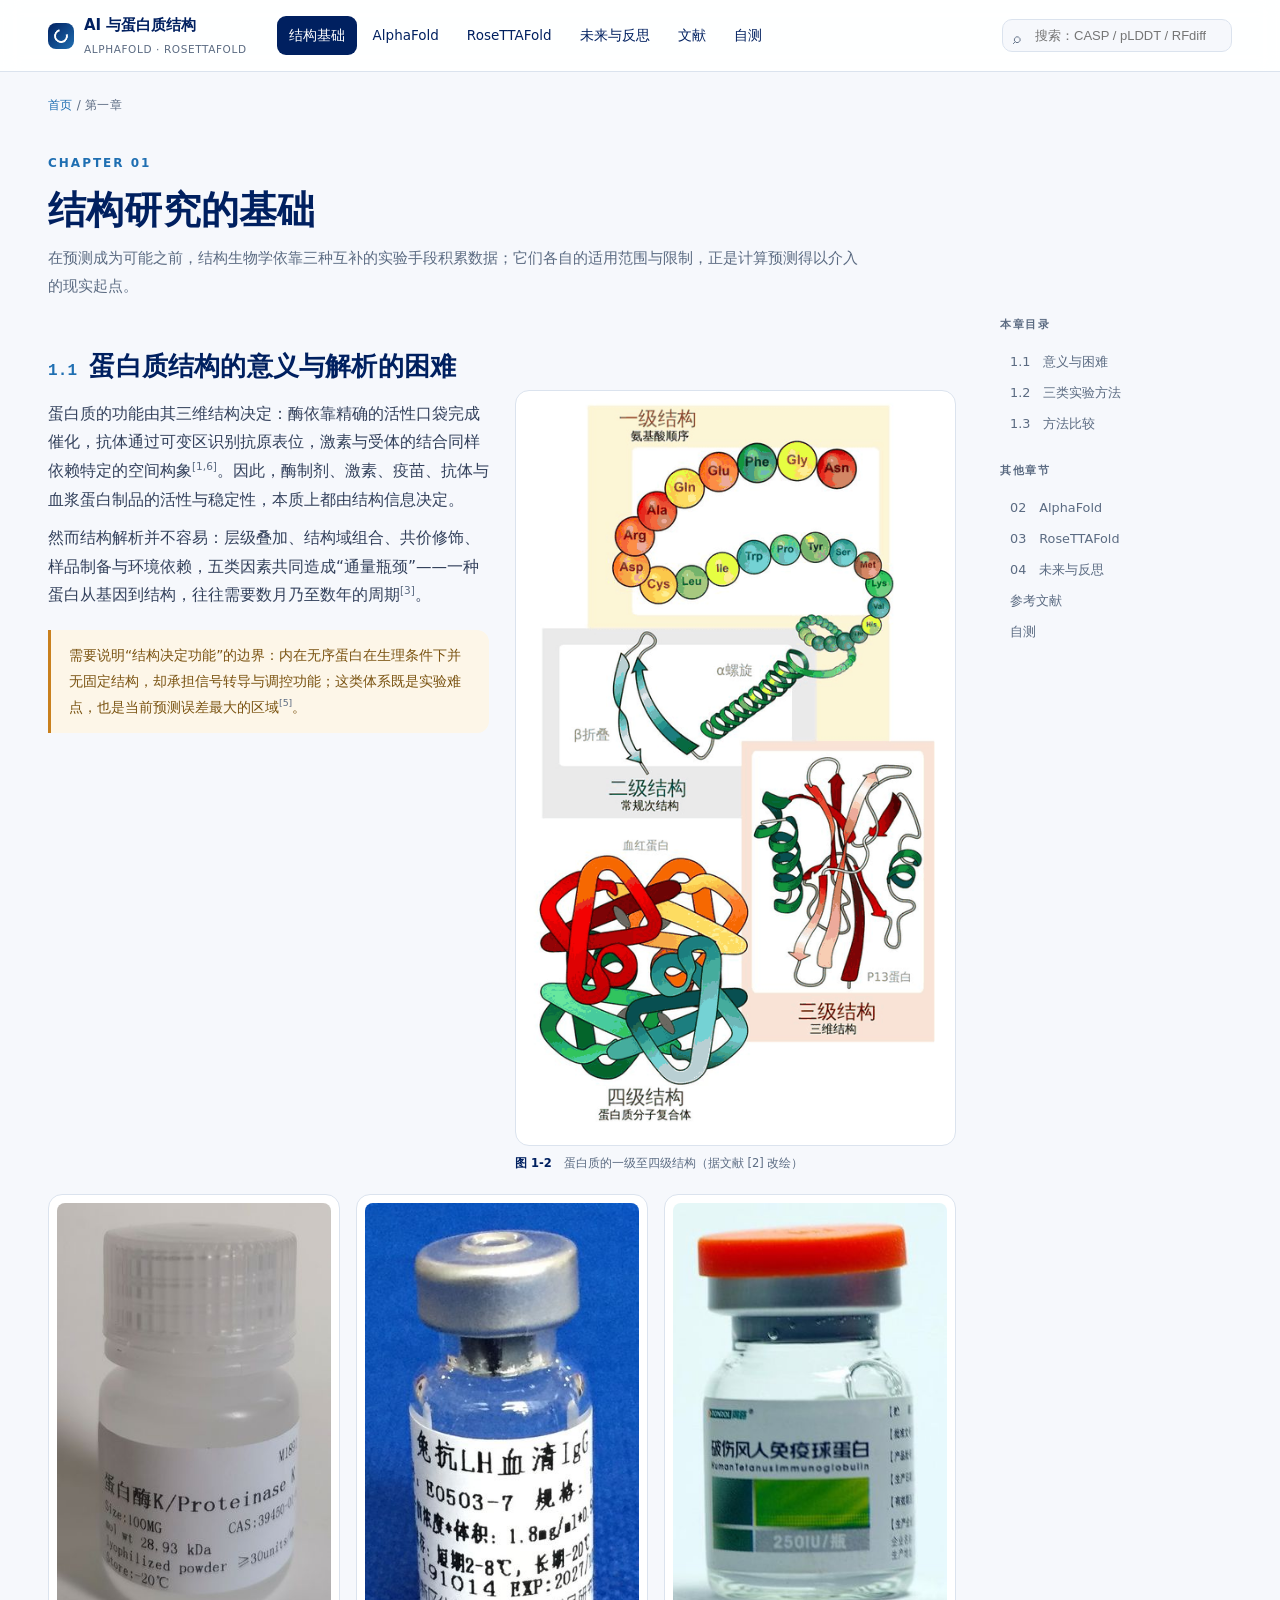
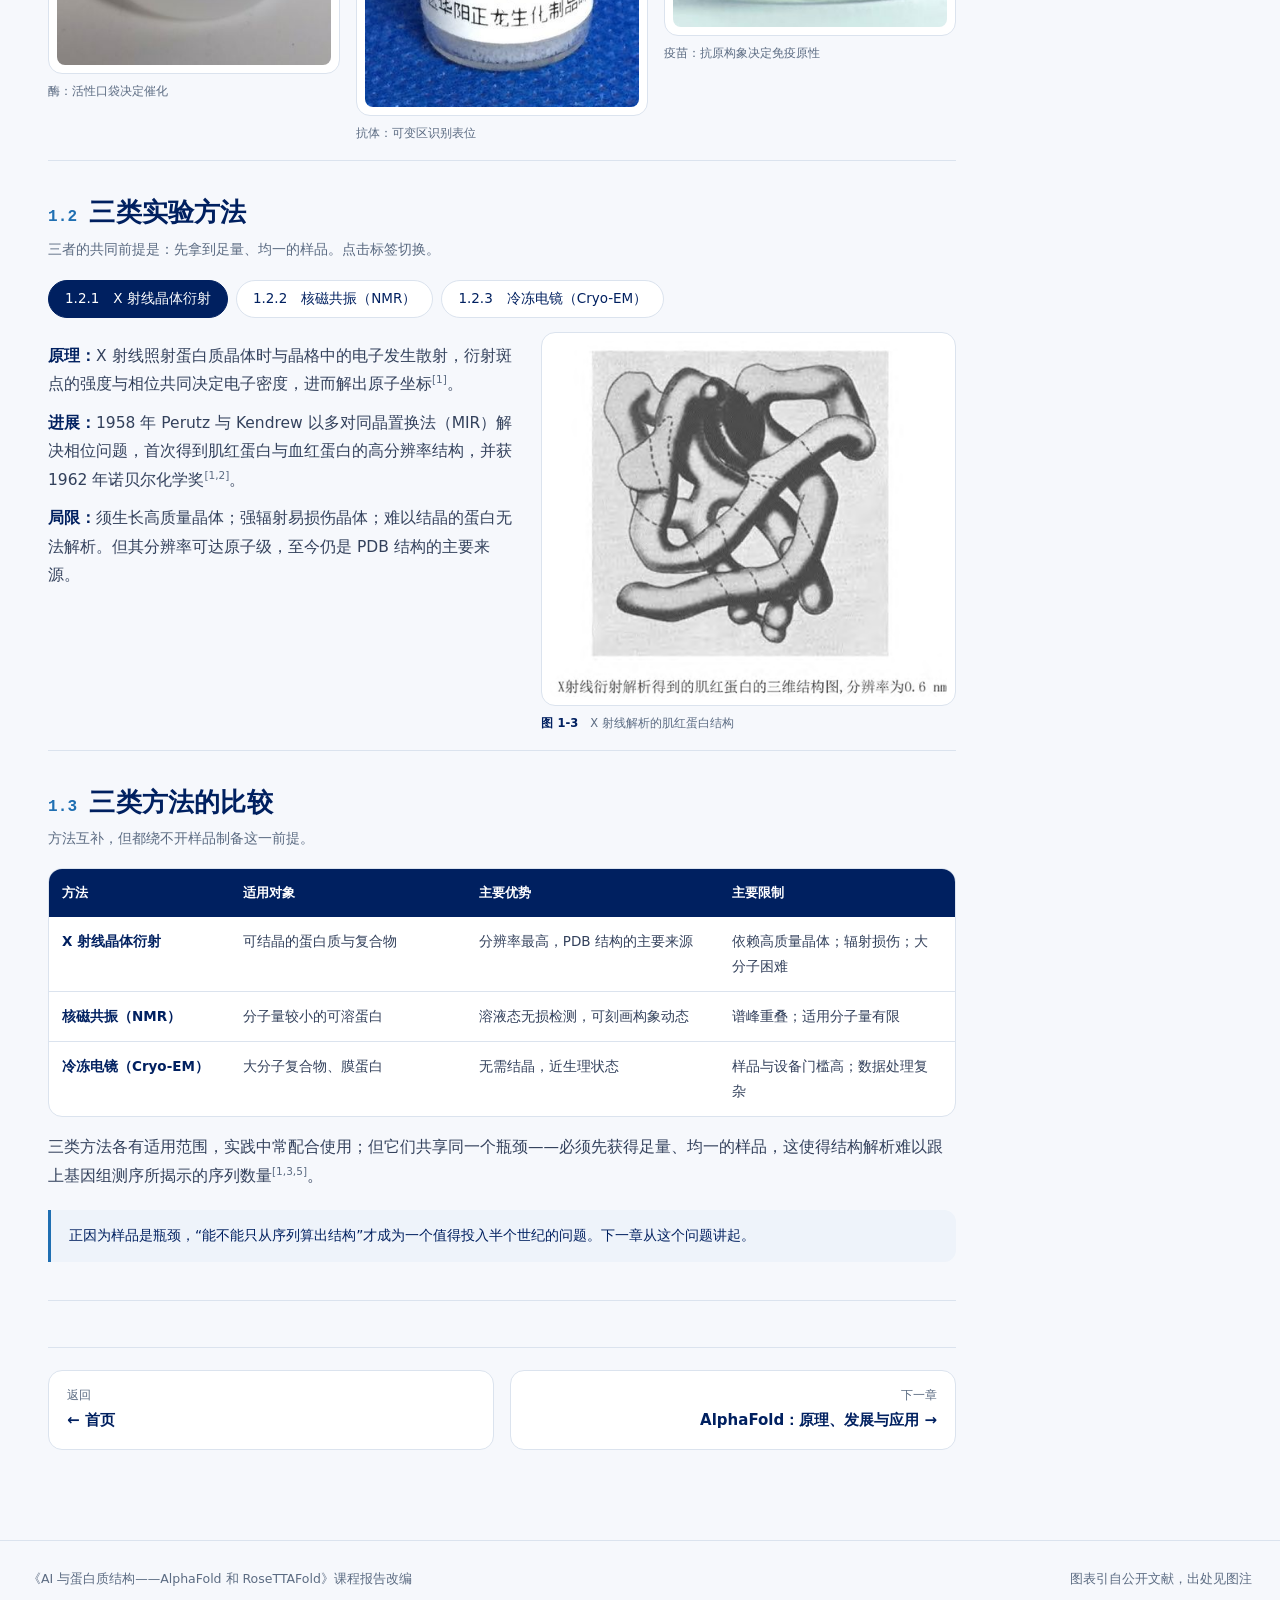
==== ch1.html @ 39dbe8a4 "feat: 交互式专题站点（AlphaFold / RoseTTAFold 四章 + 互动组件）" ====
<!DOCTYPE html>
<html lang="zh-CN">
<head>
<meta charset="utf-8">
<meta name="viewport" content="width=device-width, initial-scale=1">
<title>01 结构研究的基础 · AI 与蛋白质结构</title>
<link rel="stylesheet" href="assets/css/site.css">
</head>
<body>
<div id="progress"></div>
<header class="top">
  <div class="bar">
    <a class="logo" href="index.html"><i></i><span>AI 与蛋白质结构<small>ALPHAFOLD · ROSETTAFOLD</small></span></a>
    <nav class="main">
      <a href="ch1.html">结构基础</a>
      <a href="ch2.html">AlphaFold</a>
      <a href="ch3.html">RoseTTAFold</a>
      <a href="ch4.html">未来与反思</a>
      <a href="references.html">文献</a>
      <a href="quiz.html">自测</a>
    </nav>
    <div class="searchwrap">
      <input id="q" type="search" placeholder="搜索：CASP / pLDDT / RFdiffusion" aria-label="站内搜索">
      <div id="hits"></div>
    </div>
  </div>
</header>

<main>
  <div class="crumb"><a href="index.html">首页</a> / 第一章</div>
  <div class="page-head">
    <div class="kicker">CHAPTER 01</div>
    <h1>结构研究的基础</h1>
    <p>在预测成为可能之前，结构生物学依靠三种互补的实验手段积累数据；它们各自的适用范围与限制，正是计算预测得以介入的现实起点。</p>
  </div>

  <div class="layout">
    <article>
      <section class="sec" id="s11">
        <h2><span class="num">1.1</span>蛋白质结构的意义与解析的困难</h2>
        <div class="grid2">
          <div class="reveal">
            <p>蛋白质的功能由其三维结构决定：酶依靠精确的活性口袋完成催化，抗体通过可变区识别抗原表位，激素与受体的结合同样依赖特定的空间构象<sup class="cite">[1,6]</sup>。因此，酶制剂、激素、疫苗、抗体与血浆蛋白制品的活性与稳定性，本质上都由结构信息决定。</p>
            <p>然而结构解析并不容易：层级叠加、结构域组合、共价修饰、样品制备与环境依赖，五类因素共同造成“通量瓶颈”——一种蛋白从基因到结构，往往需要数月乃至数年的周期<sup class="cite">[3]</sup>。</p>
            <div class="note warn">需要说明“结构决定功能”的边界：内在无序蛋白在生理条件下并无固定结构，却承担信号转导与调控功能；这类体系既是实验难点，也是当前预测误差最大的区域<sup class="cite">[5]</sup>。</div>
          </div>
          <figure class="reveal">
            <div class="frame"><img src="assets/img/a_levels.png" alt="蛋白质的一级至四级结构"></div>
            <figcaption><b>图 1-2</b>　蛋白质的一级至四级结构（据文献 [2] 改绘）</figcaption>
          </figure>
        </div>
        <div class="grid3" style="margin-top:22px">
          <figure class="reveal"><div class="frame"><img src="assets/img/a_enzyme.jpg" alt="酶"></div><figcaption>酶：活性口袋决定催化</figcaption></figure>
          <figure class="reveal"><div class="frame"><img src="assets/img/a_antibody.jpg" alt="抗体"></div><figcaption>抗体：可变区识别表位</figcaption></figure>
          <figure class="reveal"><div class="frame"><img src="assets/img/a_vaccine.jpg" alt="疫苗"></div><figcaption>疫苗：抗原构象决定免疫原性</figcaption></figure>
        </div>
      </section>

      <section class="sec" id="s12">
        <h2><span class="num">1.2</span>三类实验方法</h2>
        <div class="sub">三者的共同前提是：先拿到足量、均一的样品。点击标签切换。</div>
        <div class="tabs" data-tabs="#m1,#m2,#m3">
          <button class="tab on">1.2.1　X 射线晶体衍射</button>
          <button class="tab">1.2.2　核磁共振（NMR）</button>
          <button class="tab">1.2.3　冷冻电镜（Cryo-EM）</button>
        </div>
        <div class="panel on reveal" id="m1">
          <div class="grid2 narrow">
            <div>
              <p><span class="key">原理：</span>X 射线照射蛋白质晶体时与晶格中的电子发生散射，衍射斑点的强度与相位共同决定电子密度，进而解出原子坐标<sup class="cite">[1]</sup>。</p>
              <p><span class="key">进展：</span>1958 年 Perutz 与 Kendrew 以多对同晶置换法（MIR）解决相位问题，首次得到肌红蛋白与血红蛋白的高分辨率结构，并获 1962 年诺贝尔化学奖<sup class="cite">[1,2]</sup>。</p>
              <p><span class="key">局限：</span>须生长高质量晶体；强辐射易损伤晶体；难以结晶的蛋白无法解析。但其分辨率可达原子级，至今仍是 PDB 结构的主要来源。</p>
            </div>
            <figure><div class="frame"><img src="assets/img/a_xray_struct.png" alt="X 射线解析的肌红蛋白结构"></div><figcaption><b>图 1-3</b>　X 射线解析的肌红蛋白结构</figcaption></figure>
          </div>
        </div>
        <div class="panel reveal" id="m2">
          <div class="grid2 narrow">
            <div>
              <p><span class="key">原理：</span>强磁场中的原子核（¹H、¹³C、¹⁵N）在射频激发下发生能级跃迁，共振频率随化学环境而变；由化学位移、标量耦合与 NOE 可推得距离与二面角约束<sup class="cite">[1]</sup>。</p>
              <p><span class="key">进展：</span>Wüthrich 于 1977 年将二维 NMR 用于生物大分子，1985 年报道首个 NMR 蛋白质结构，获 2002 年诺贝尔化学奖。</p>
              <p><span class="key">优点与局限：</span>溶液态、可刻画构象动态；但适用分子量有限，谱峰重叠严重。它给出的不是单一构象，而是构象系综——这正是多数预测模型难以表达的。</p>
            </div>
            <figure><div class="frame"><img src="assets/img/a_nmr_spec.png" alt="NMR 测定的结构"></div><figcaption><b>图 1-5</b>　NMR 测定的锌指结构</figcaption></figure>
          </div>
        </div>
        <div class="panel reveal" id="m3">
          <div class="grid2 narrow">
            <div>
              <p><span class="key">原理：</span>样品毫秒级速冻包埋于玻璃态冰中保持近天然构象，低剂量电子成像后对大量颗粒投影做三维重构<sup class="cite">[1]</sup>。</p>
              <p><span class="key">进展：</span>1968 年重建噬菌体尾部结构，1975 年解析视紫红质蛋白，2017 年获诺贝尔化学奖；2019 年 52 kDa 链霉亲和素达 0.32 nm。</p>
              <p><span class="key">局限：</span>样品与设备门槛高、数据量巨大；小分子量与低均一性样品仍困难。电镜密度图的低分辨率区域，恰可由预测模型填补。</p>
            </div>
            <figure><div class="frame"><img src="assets/img/a_cryoem.jpg" alt="冷冻电镜结构"></div><figcaption><b>图 1-7</b>　冷冻电镜密度图与结构</figcaption></figure>
          </div>
        </div>
      </section>

      <section class="sec" id="s13">
        <h2><span class="num">1.3</span>三类方法的比较</h2>
        <div class="sub">方法互补，但都绕不开样品制备这一前提。</div>
        <div class="tablewrap reveal">
          <table class="cmp">
            <thead><tr><th style="width:20%">方法</th><th style="width:26%">适用对象</th><th style="width:28%">主要优势</th><th>主要限制</th></tr></thead>
            <tbody>
              <tr><td>X 射线晶体衍射</td><td>可结晶的蛋白质与复合物</td><td>分辨率最高，PDB 结构的主要来源</td><td>依赖高质量晶体；辐射损伤；大分子困难</td></tr>
              <tr><td>核磁共振（NMR）</td><td>分子量较小的可溶蛋白</td><td>溶液态无损检测，可刻画构象动态</td><td>谱峰重叠；适用分子量有限</td></tr>
              <tr><td>冷冻电镜（Cryo-EM）</td><td>大分子复合物、膜蛋白</td><td>无需结晶，近生理状态</td><td>样品与设备门槛高；数据处理复杂</td></tr>
            </tbody>
          </table>
        </div>
        <p style="margin-top:16px">三类方法各有适用范围，实践中常配合使用；但它们共享同一个瓶颈——必须先获得足量、均一的样品，这使得结构解析难以跟上基因组测序所揭示的序列数量<sup class="cite">[1,3,5]</sup>。</p>
        <div class="note reveal">正因为样品是瓶颈，“能不能只从序列算出结构”才成为一个值得投入半个世纪的问题。下一章从这个问题讲起。</div>
      </section>

      <div class="pager">
        <a href="index.html"><small>返回</small><b>← 首页</b></a>
        <a class="next" href="ch2.html"><small>下一章</small><b>AlphaFold：原理、发展与应用 →</b></a>
      </div>
    </article>

    <aside class="rail">
      <h5>本章目录</h5>
      <a href="#s11">1.1　意义与困难</a>
      <a href="#s12">1.2　三类实验方法</a>
      <a href="#s13">1.3　方法比较</a>
      <h5 style="margin-top:22px">其他章节</h5>
      <a href="ch2.html">02　AlphaFold</a>
      <a href="ch3.html">03　RoseTTAFold</a>
      <a href="ch4.html">04　未来与反思</a>
      <a href="references.html">参考文献</a>
      <a href="quiz.html">自测</a>
    </aside>
  </div>
</main>

<footer class="site">
  <div class="in">
    <span>《AI 与蛋白质结构——AlphaFold 和 RoseTTAFold》课程报告改编</span>
    <span>图表引自公开文献，出处见图注</span>
  </div>
</footer>
<script src="assets/js/core.js"></script>
<script src="assets/js/widgets.js"></script>
</body>
</html>
---- assets/css/site.css ----
:root{
  --navy:#002060; --ink:#16233a; --body:#33415c; --muted:#5b6b82;
  --blue:#1f6fb2; --blue-2:#2a86cf; --teal:#117f86; --amber:#c9801d;
  --line:#dbe3ee; --bg:#f6f8fc; --card:#fff; --soft:#eef3fa;
  --mono:"Cascadia Mono","Consolas",monospace;
  --shadow:0 10px 30px rgba(0,32,96,.08);
}
*{box-sizing:border-box}
html{scroll-behavior:smooth}
body{
  margin:0;background:var(--bg);color:var(--body);
  font:15.5px/1.85 "Microsoft YaHei","PingFang SC","Hiragino Sans GB",system-ui,sans-serif;
  -webkit-font-smoothing:antialiased;overflow-x:hidden;
}
a{color:var(--blue);text-decoration:none}
a:hover{text-decoration:underline}
h1,h2,h3,h4{color:var(--navy);margin:0;font-weight:700;letter-spacing:.2px;line-height:1.35}
p{margin:.6em 0}
sup.cite{color:var(--muted);font-size:.68em;vertical-align:super}
img{max-width:100%}

/* ---------------- 顶栏 ---------------- */
#progress{position:fixed;top:0;left:0;height:3px;width:0;background:linear-gradient(90deg,var(--blue),var(--amber));z-index:80;transition:width .08s linear}
header.top{
  position:sticky;top:0;z-index:70;background:rgba(255,255,255,.9);backdrop-filter:blur(10px);
  border-bottom:1px solid var(--line);
}
header.top .bar{
  max-width:1240px;margin:0 auto;padding:12px 28px;display:flex;align-items:center;gap:22px;
}
.logo{display:flex;align-items:center;gap:10px;font-weight:800;color:var(--navy);font-size:15px;white-space:nowrap}
.logo i{
  width:26px;height:26px;border-radius:8px;display:inline-block;
  background:linear-gradient(135deg,var(--navy),var(--blue));position:relative;
}
.logo i:after{content:"";position:absolute;inset:6px;border:2px solid #fff;border-radius:50%;border-top-color:transparent;transform:rotate(30deg)}
.logo small{display:block;font-weight:400;font-size:10.5px;color:var(--muted);letter-spacing:.6px}
header.top nav.main{display:flex;gap:4px;margin-left:8px;flex-wrap:wrap}
header.top nav.main a{
  padding:7px 12px;border-radius:9px;font-size:13.5px;color:var(--navy);white-space:nowrap;
}
header.top nav.main a:hover{background:var(--soft);text-decoration:none}
header.top nav.main a.on{background:var(--navy);color:#fff}
.searchwrap{margin-left:auto;position:relative}
.searchwrap input{
  width:230px;padding:8px 12px 8px 32px;border:1px solid var(--line);border-radius:10px;
  font-size:13px;background:var(--bg);outline:none;color:var(--ink);transition:.2s;
}
.searchwrap input:focus{width:300px;border-color:var(--blue);background:#fff;box-shadow:0 4px 16px rgba(31,111,178,.12)}
.searchwrap:before{content:"⌕";position:absolute;left:11px;top:6px;color:var(--muted);font-size:15px}
#hits{
  position:absolute;right:0;top:44px;width:420px;max-height:60vh;overflow:auto;background:#fff;
  border:1px solid var(--line);border-radius:14px;box-shadow:var(--shadow);padding:8px;display:none;
}
#hits.show{display:block}
#hits a{display:block;padding:9px 12px;border-radius:9px;color:var(--ink);font-size:13px}
#hits a:hover{background:var(--soft);text-decoration:none}
#hits a b{color:var(--navy);display:block;font-size:13.5px}
#hits a span{color:var(--muted);font-size:12px}
#hits .none{padding:12px;color:var(--muted);font-size:13px}

/* ---------------- 版心 ---------------- */
main{max-width:1240px;margin:0 auto;padding:0 28px 90px}
.crumb{font-size:12px;color:var(--muted);padding:22px 0 6px;letter-spacing:.3px}
.crumb b{color:var(--navy)}

/* ---------------- 首页 hero ---------------- */
.hero{
  position:relative;padding:44px 0 54px;border-bottom:1px solid var(--line);overflow:hidden;
}
.hero .glow{
  position:absolute;width:620px;height:620px;border-radius:50%;right:-160px;top:-220px;
  background:radial-gradient(circle at center,rgba(31,111,178,.16),rgba(31,111,178,0) 62%);
  pointer-events:none;
}
.hero .kicker{font-size:12px;letter-spacing:3px;color:var(--blue);font-weight:800}
.hero h1{font-size:52px;line-height:1.12;margin:14px 0 8px;letter-spacing:-.5px}
.hero h2{font-size:22px;color:var(--blue);font-weight:500}
.hero p.lead{font-size:16.5px;color:var(--muted);max-width:720px;margin-top:18px}
.hero .cta{display:flex;gap:12px;margin-top:26px;flex-wrap:wrap}
.btn{
  display:inline-flex;align-items:center;gap:8px;border:1px solid var(--line);background:#fff;color:var(--navy);
  border-radius:10px;padding:10px 16px;font-size:13.5px;cursor:pointer;transition:.18s;font-family:inherit;
}
.btn:hover{border-color:var(--blue);color:var(--blue);transform:translateY(-1px);text-decoration:none}
.btn.primary{background:var(--navy);border-color:var(--navy);color:#fff;box-shadow:0 8px 20px rgba(0,32,96,.18)}
.btn.primary:hover{background:#0a3070;color:#fff}
.btn.ghost{background:transparent}
.facts{display:grid;grid-template-columns:repeat(4,1fr);gap:16px;margin-top:34px}
.fact{background:#fff;border:1px solid var(--line);border-radius:14px;padding:16px 18px;transition:.2s}
.fact:hover{transform:translateY(-3px);box-shadow:var(--shadow)}
.fact b{display:block;font-size:28px;color:var(--navy);line-height:1.15;font-family:var(--mono)}
.fact span{font-size:12px;color:var(--muted);display:block;margin-top:4px}

/* ---------------- 章节卡片 ---------------- */
.cards{display:grid;grid-template-columns:repeat(2,1fr);gap:20px;margin-top:34px}
.card-link{
  position:relative;background:#fff;border:1px solid var(--line);border-radius:18px;padding:26px 26px 22px;
  display:block;color:inherit;transition:.22s;overflow:hidden;
}
.card-link:hover{transform:translateY(-4px);box-shadow:var(--shadow);border-color:#c6d7ea;text-decoration:none}
.card-link .n{
  font-family:var(--mono);font-size:13px;color:var(--blue);font-weight:700;letter-spacing:1px;
}
.card-link h3{font-size:21px;margin:6px 0 8px}
.card-link p{color:var(--muted);font-size:13.5px;margin:0}
.card-link .go{position:absolute;right:22px;bottom:20px;color:var(--blue);font-size:13px;opacity:0;transform:translateX(-6px);transition:.22s}
.card-link:hover .go{opacity:1;transform:none}
.card-link:after{
  content:"";position:absolute;right:-40px;top:-40px;width:130px;height:130px;border-radius:50%;
  background:radial-gradient(circle,rgba(31,111,178,.10),transparent 70%);
}

/* ---------------- 内容页 ---------------- */
.page-head{padding:30px 0 6px}
.page-head .kicker{font-size:12px;letter-spacing:2px;color:var(--blue);font-weight:800}
.page-head h1{font-size:38px;margin:10px 0 8px}
.page-head p{color:var(--muted);max-width:820px;font-size:15px}
.layout{display:grid;grid-template-columns:minmax(0,1fr) 232px;gap:44px;align-items:start}
article{min-width:0}
section.sec{padding:34px 0 18px;border-bottom:1px solid var(--line);scroll-margin-top:80px}
section.sec:last-child{border-bottom:0}
section.sec h2{font-size:26px;display:flex;align-items:baseline;gap:12px;margin-bottom:6px}
section.sec h2 .num{font-family:var(--mono);font-size:16px;color:var(--blue);font-weight:700}
section.sec .sub{color:var(--muted);font-size:14px;margin-bottom:16px}
h3.sub{font-size:17px;margin:28px 0 8px;padding-left:11px;border-left:3px solid var(--amber);scroll-margin-top:84px}

/* 右侧小节导航 */
.rail{position:sticky;top:86px}
.rail h5{font-size:11px;letter-spacing:1.6px;color:var(--muted);margin:0 0 10px;font-weight:700}
.rail a{
  display:block;font-size:12.8px;color:var(--muted);padding:6px 10px;border-left:2px solid transparent;
  margin-left:-2px;transition:.15s;line-height:1.5;
}
.rail a:hover{color:var(--navy);text-decoration:none}
.rail a.on{color:var(--blue);border-left-color:var(--blue);font-weight:600;background:linear-gradient(90deg,var(--soft),transparent)}

/* ---------------- 通用块 ---------------- */
.grid2{display:grid;grid-template-columns:1fr 1fr;gap:26px;align-items:start}
.grid2.narrow{grid-template-columns:1.06fr .94fr}
.grid3{display:grid;grid-template-columns:repeat(3,1fr);gap:16px}
figure{margin:0}
figure .frame{background:#fff;border:1px solid var(--line);border-radius:14px;padding:8px}
figure img{width:100%;display:block;border-radius:8px}
figcaption{font-size:11.5px;color:var(--muted);margin-top:8px;line-height:1.6}
figcaption b{color:var(--navy)}
.card{background:#fff;border:1px solid var(--line);border-radius:14px;padding:18px 20px}
.card h4{font-size:15px;margin-bottom:6px}
.card p{font-size:13.5px;margin:.35em 0}
ul.clean{margin:8px 0;padding-left:1.15em}
ul.clean li{margin:7px 0;font-size:14.2px}
.key{font-weight:700;color:var(--navy)}
.note{background:var(--soft);border-left:3px solid var(--blue);border-radius:0 12px 12px 0;padding:13px 18px;font-size:13.8px;color:var(--navy);margin:20px 0}
.warn{background:#fdf6e8;border-left-color:var(--amber);color:#7a5311}
.pill{display:inline-block;font-size:11.5px;padding:3px 10px;border-radius:999px;background:var(--soft);color:var(--blue);margin-right:6px}

/* 标签页 */
.tabs{display:flex;gap:8px;margin:18px 0 14px;flex-wrap:wrap}
.tab{padding:9px 16px;border-radius:999px;border:1px solid var(--line);background:#fff;cursor:pointer;font-size:13.5px;color:var(--navy);transition:.15s;font-family:inherit}
.tab:hover{border-color:var(--blue)}
.tab.on{background:var(--navy);color:#fff;border-color:var(--navy)}
.panel{display:none}
.panel.on{display:block;animation:fade .28s ease}
@keyframes fade{from{opacity:0;transform:translateY(5px)}to{opacity:1;transform:none}}

/* 表格 */
.tablewrap{background:#fff;border:1px solid var(--line);border-radius:14px;overflow:auto}
table.cmp{width:100%;border-collapse:collapse;font-size:13.5px;min-width:620px}
table.cmp th{background:var(--navy);color:#fff;text-align:left;padding:12px 13px;font-weight:600;font-size:13px;white-space:nowrap}
table.cmp td{padding:12px 13px;border-bottom:1px solid var(--line);vertical-align:top}
table.cmp tr:last-child td{border-bottom:0}
table.cmp tr:hover td{background:var(--soft)}
table.cmp td:first-child{font-weight:700;color:var(--navy);white-space:nowrap}

/* 时间轴 */
.timeline{position:relative;margin:22px 0 6px;padding-left:26px}
.timeline:before{content:"";position:absolute;left:8px;top:8px;bottom:8px;width:2px;background:linear-gradient(var(--blue),var(--amber))}
.tl-item{position:relative;padding:8px 0;cursor:pointer;transition:.15s}
.tl-item:before{content:"";position:absolute;left:-24px;top:16px;width:11px;height:11px;border-radius:50%;background:#fff;border:2px solid var(--blue);transition:.15s}
.tl-item:hover:before{border-color:var(--amber)}
.tl-item.on:before{background:var(--amber);border-color:var(--amber);box-shadow:0 0 0 4px rgba(201,128,29,.16)}
.tl-item b{color:var(--navy);font-size:14px;margin-right:10px;font-family:var(--mono)}
.tl-item span{color:var(--muted);font-size:13.4px}
.tl-item.on span{color:var(--navy)}
.tl-body{background:#fff;border:1px solid var(--line);border-radius:14px;padding:20px 22px;font-size:13.8px;min-height:190px}
.tl-body h4{margin-bottom:8px}
.tl-body p{color:var(--body)}
.tl-body .yr{font-family:var(--mono);color:var(--blue);font-weight:700}

/* SVG 三轨图 */
.track-svg{width:100%;height:auto;background:#fff;border:1px solid var(--line);border-radius:14px}
.track-svg .box{cursor:pointer}
.track-svg .box rect{transition:.18s}
.track-svg .box:hover rect{stroke:var(--amber);stroke-width:2}
.track-svg .box.on rect{stroke:var(--amber);stroke-width:2.5;filter:drop-shadow(0 3px 8px rgba(201,128,29,.18))}
.track-svg text{font-family:inherit;font-size:12px;fill:var(--ink)}

/* 滑块 */
.slider-row{display:flex;align-items:center;gap:16px;margin:16px 0}
input[type=range]{-webkit-appearance:none;appearance:none;height:5px;border-radius:3px;outline:none;flex:1;
  background:linear-gradient(90deg,var(--blue),var(--teal));}
input[type=range]::-webkit-slider-thumb{-webkit-appearance:none;width:20px;height:20px;border-radius:50%;background:#fff;border:5px solid var(--blue);box-shadow:0 2px 8px rgba(0,32,96,.25);cursor:pointer;transition:.15s}
input[type=range]::-webkit-slider-thumb:hover{transform:scale(1.08)}
output.val{font-family:var(--mono);font-size:14px;color:var(--navy);min-width:76px;text-align:right;font-weight:700}
canvas.demo{width:100%;background:#fff;border:1px solid var(--line);border-radius:14px;display:block}
.metric{display:flex;gap:20px;margin-top:12px;font-size:12.5px;color:var(--muted);flex-wrap:wrap}
.metric b{font-family:var(--mono);color:var(--navy);font-size:15px}
.pbar{height:16px;border-radius:9px;overflow:hidden;display:flex;background:#eef2f8;margin-top:10px}
.pbar i{height:100%;transition:width .25s ease,background .25s ease}
.badge{display:inline-block;padding:3px 10px;border-radius:999px;font-size:12px;font-weight:700;color:#fff}

/* 文献 */
.refs{display:grid;gap:10px}
.ref{background:#fff;border:1px solid var(--line);border-radius:12px;padding:13px 16px;font-size:13.2px;cursor:pointer;transition:.15s}
.ref:hover{border-color:#c6d7ea}
.ref .head{display:flex;gap:10px;align-items:flex-start}
.ref .no{font-family:var(--mono);color:var(--blue);font-weight:700;min-width:34px}
.ref .abs{display:none;margin:10px 0 0 44px;color:var(--body);font-size:12.6px;border-top:1px dashed var(--line);padding-top:10px}
.ref.open .abs{display:block}
.ref mark{background:#fff1c9;color:inherit;padding:0 1px}

/* 测验 */
.quiz .q{background:#fff;border:1px solid var(--line);border-radius:14px;padding:18px 20px;margin:14px 0}
.quiz .q h4{margin-bottom:12px;font-size:15px}
.opt{display:block;padding:10px 14px;border:1px solid var(--line);border-radius:10px;margin:8px 0;cursor:pointer;font-size:13.6px;transition:.15s}
.opt:hover{border-color:var(--blue);background:#fbfdff}
.opt.pick{border-color:var(--blue);background:var(--soft)}
.opt.right{border-color:#1d8a5a;background:#e9f7ef}
.opt.wrong{border-color:#c05050;background:#fdecec}
.q .fb{margin-top:10px;font-size:13px;color:var(--muted);display:none}
.q.done .fb{display:block}

/* 页脚翻页 */
.pager{display:flex;justify-content:space-between;gap:16px;margin-top:46px;border-top:1px solid var(--line);padding-top:22px}
.pager a{flex:1;background:#fff;border:1px solid var(--line);border-radius:14px;padding:14px 18px;transition:.2s}
.pager a:hover{border-color:var(--blue);box-shadow:var(--shadow);text-decoration:none}
.pager a small{display:block;font-size:11.5px;color:var(--muted)}
.pager a b{color:var(--navy);font-size:15px}
.pager .next{text-align:right}

footer.site{border-top:1px solid var(--line);padding:26px 28px 60px;color:var(--muted);font-size:12.5px}
footer.site .in{max-width:1240px;margin:0 auto;display:flex;justify-content:space-between;gap:20px;flex-wrap:wrap}

/* 滚动显现 */
body.js .reveal{opacity:0;transform:translateY(26px);transition:opacity .66s cubic-bezier(.22,.61,.36,1),transform .66s cubic-bezier(.22,.61,.36,1)}
body.js .reveal.in{opacity:1;transform:none}
@media (prefers-reduced-motion:reduce){
  body.js .reveal{opacity:1!important;transform:none!important;transition:none!important}
  html{scroll-behavior:auto}
}

/* 章节进度点 */
#dots{position:fixed;right:18px;top:50%;transform:translateY(-50%);display:flex;flex-direction:column;gap:11px;z-index:50}
#dots button{width:9px;height:9px;border-radius:50%;border:1px solid #b9c8dc;background:#fff;cursor:pointer;padding:0;transition:.2s}
#dots button.on{background:var(--amber);border-color:var(--amber);transform:scale(1.4)}
#dots button:hover{border-color:var(--blue)}

/* 响应式 */
@media (max-width:1100px){
  .layout{grid-template-columns:1fr}
  .rail{display:none}
  #dots{display:none}
}
@media (max-width:860px){
  header.top nav.main{display:none}
  .searchwrap input{width:160px}
  .searchwrap input:focus{width:200px}
  #hits{width:min(92vw,420px)}
  .hero h1{font-size:34px}
  .hero{padding:28px 0 36px}
  .facts{grid-template-columns:repeat(2,1fr)}
  .cards{grid-template-columns:1fr}
  .grid2,.grid2.narrow{grid-template-columns:1fr}
  .grid3{grid-template-columns:1fr}
  main{padding:0 18px 60px}
  header.top .bar{padding:10px 16px}
  .page-head h1{font-size:28px}
}
@media print{
  header.top,#progress,#dots,.rail,.pager,.searchwrap{display:none}
  .layout{display:block}
  .panel{display:block!important}
  .reveal{opacity:1!important;transform:none!important}
  body{background:#fff}
}
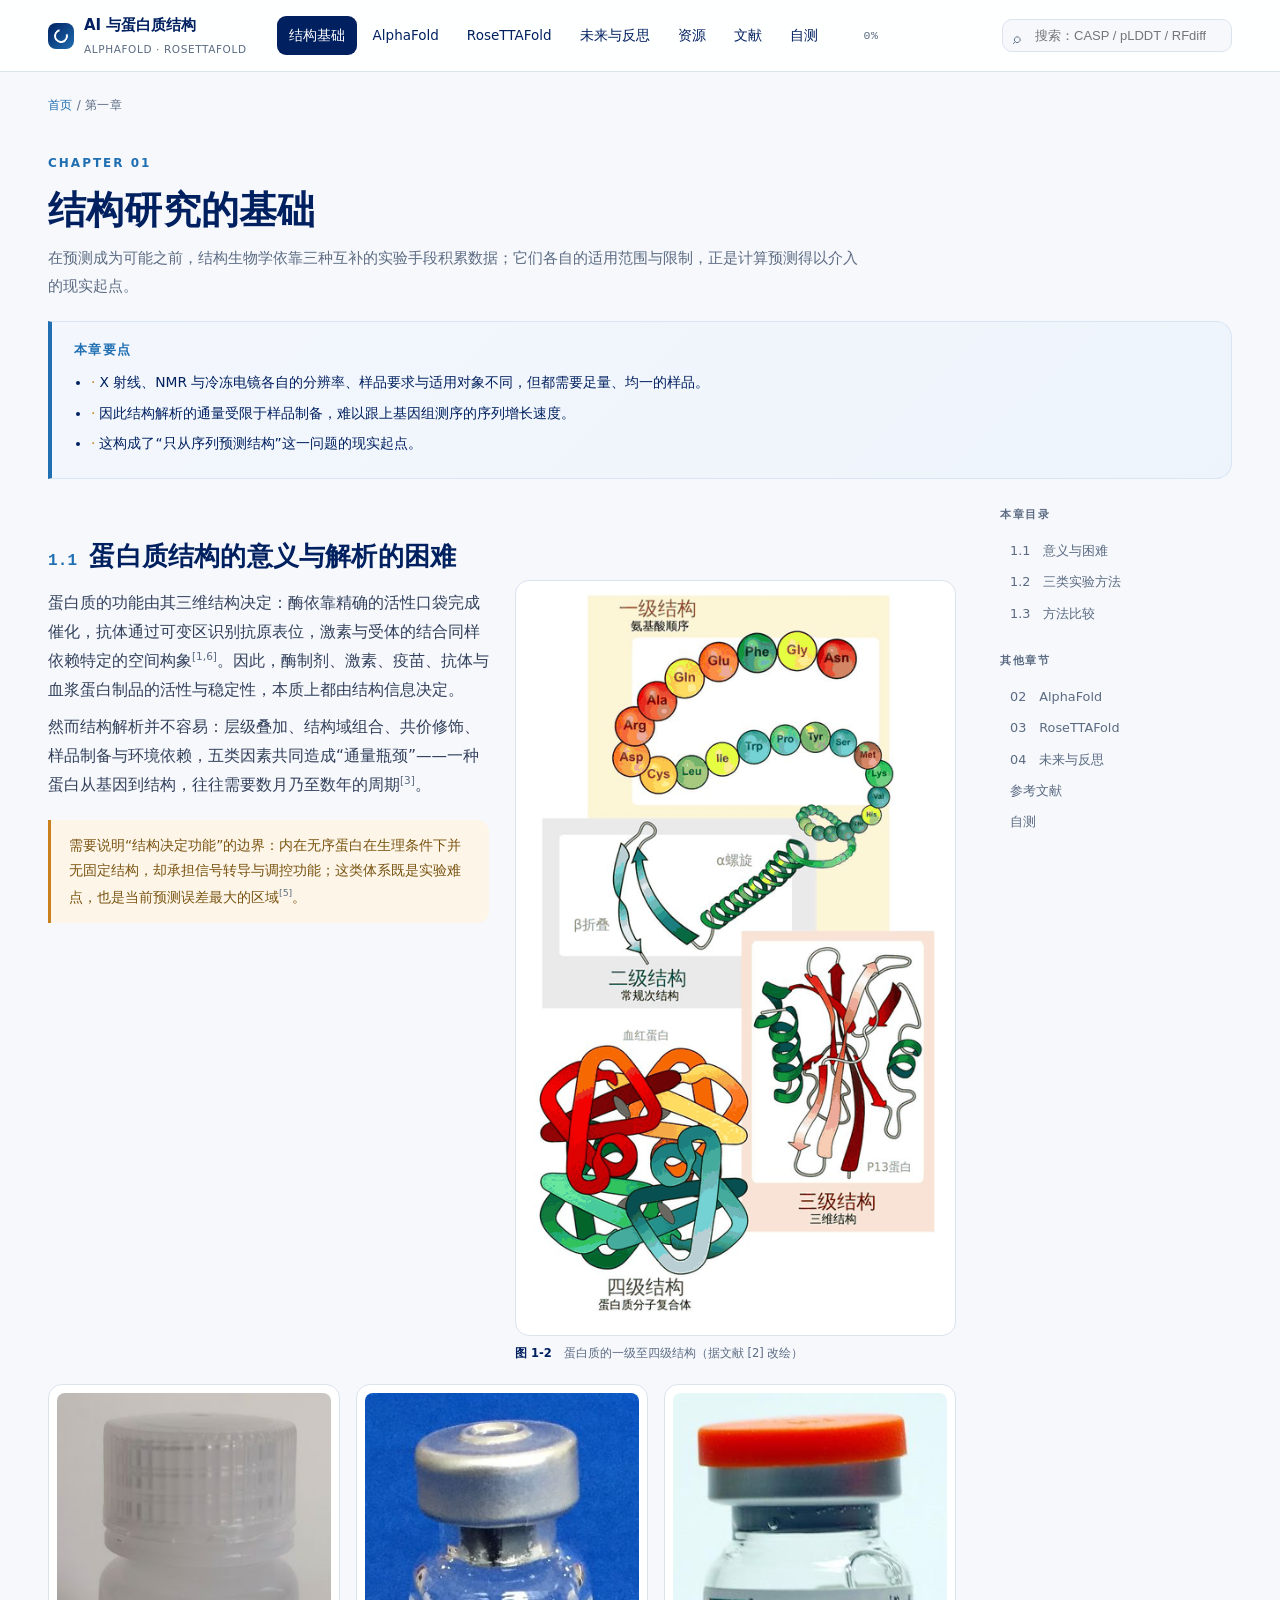
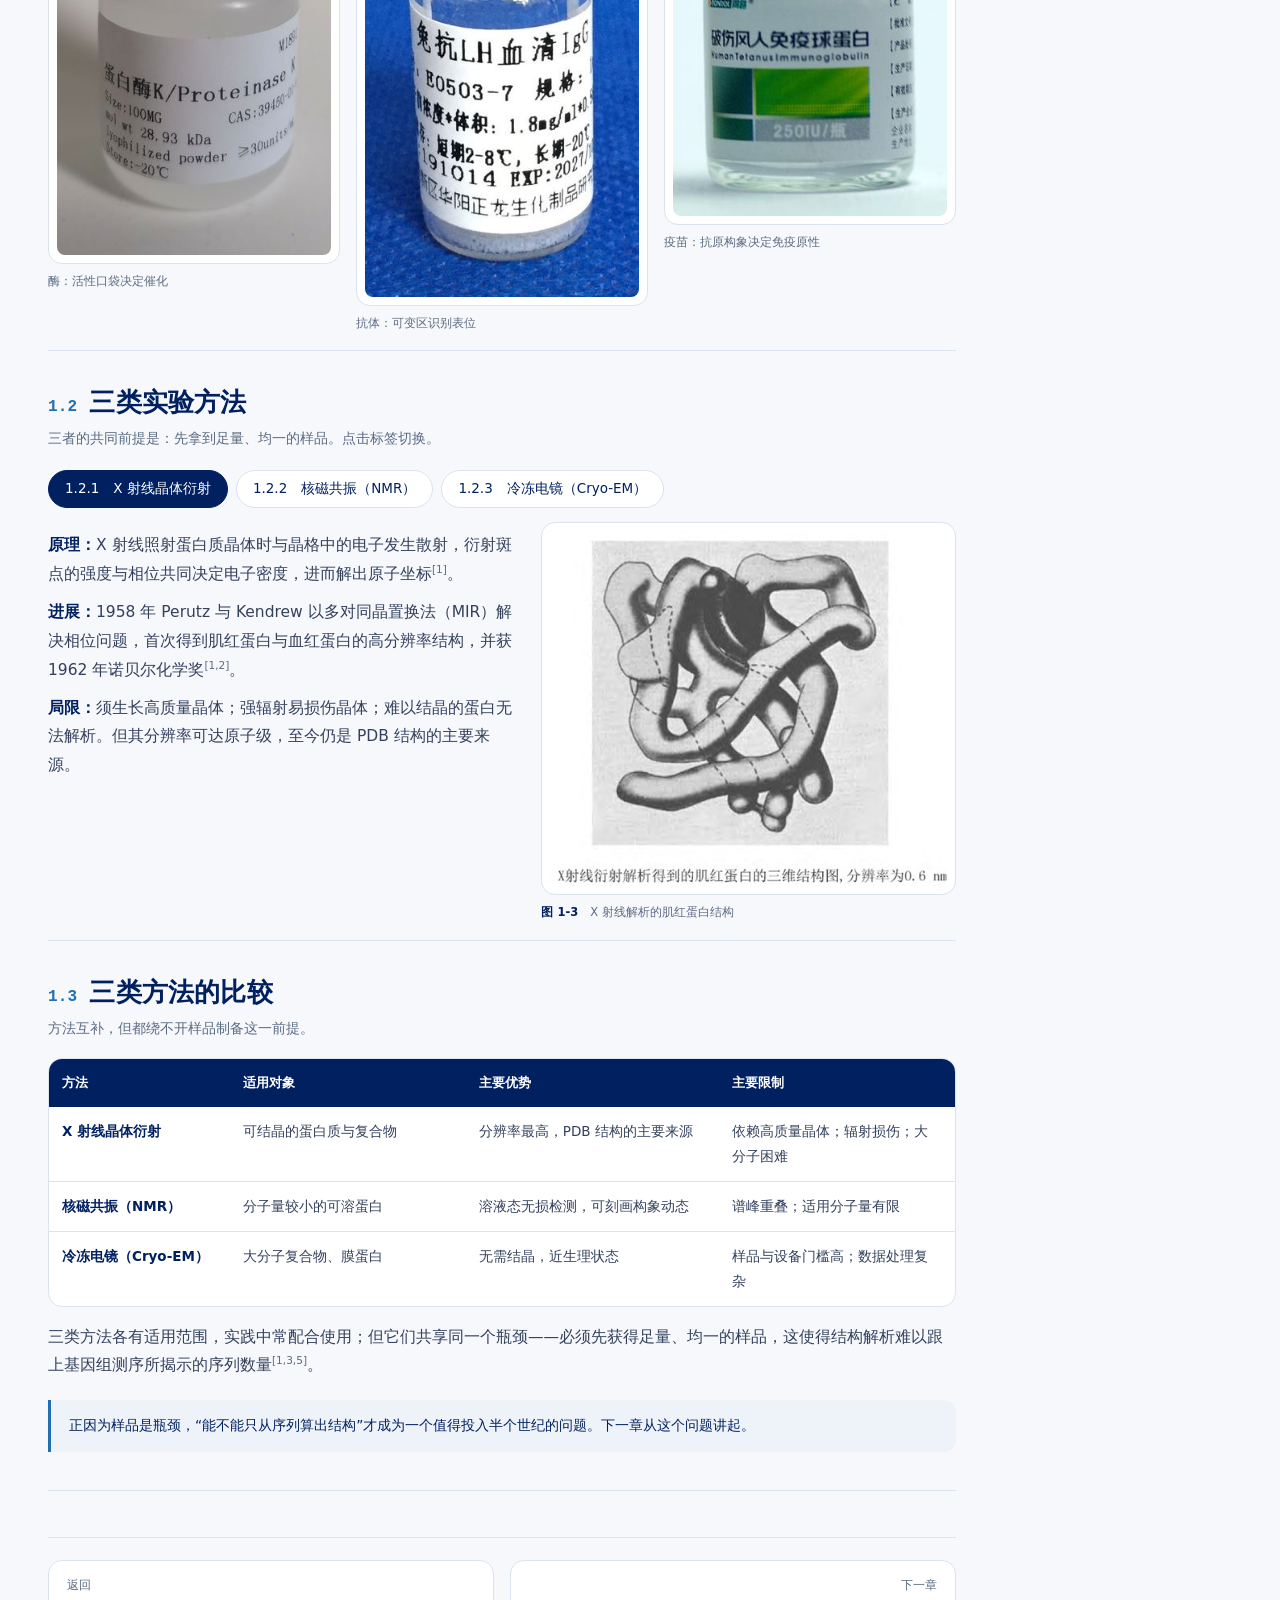
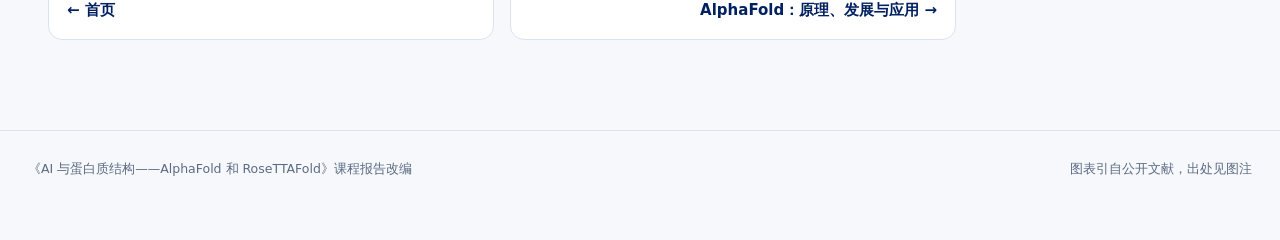
==== commit a47c80ed: "feat: 资源导航页、文献下载/检索链接、章节要点与站内外部跳转" ====
--- a/ch1.html
+++ b/ch1.html
@@ -4,6 +4,10 @@
 <meta charset="utf-8">
 <meta name="viewport" content="width=device-width, initial-scale=1">
 <title>01 结构研究的基础 · AI 与蛋白质结构</title>
+<meta name="theme-color" content="#002060">
+<meta property="og:title" content="AI 与蛋白质结构 · AlphaFold 与 RoseTTAFold">
+<meta property="og:description" content="从实验解析到深度学习预测、再到蛋白质设计的交互式专题。">
+<meta property="og:type" content="website">
 <link rel="stylesheet" href="assets/css/site.css">
 </head>
 <body>
@@ -16,9 +20,12 @@
       <a href="ch2.html">AlphaFold</a>
       <a href="ch3.html">RoseTTAFold</a>
       <a href="ch4.html">未来与反思</a>
+      <a href="resources.html">资源</a>
       <a href="references.html">文献</a>
       <a href="quiz.html">自测</a>
     </nav>
+    <button id="menuBtn" aria-label="展开目录" aria-expanded="false">☰</button>
+    <span class="pct" id="pct">0%</span>
     <div class="searchwrap">
       <input id="q" type="search" placeholder="搜索：CASP / pLDDT / RFdiffusion" aria-label="站内搜索">
       <div id="hits"></div>
@@ -32,6 +39,11 @@
     <div class="kicker">CHAPTER 01</div>
     <h1>结构研究的基础</h1>
     <p>在预测成为可能之前，结构生物学依靠三种互补的实验手段积累数据；它们各自的适用范围与限制，正是计算预测得以介入的现实起点。</p>
+  </div>
+
+  <div class="takeaway reveal">
+    <b>本章要点</b>
+    <ul><li>X 射线、NMR 与冷冻电镜各自的分辨率、样品要求与适用对象不同，但都需要足量、均一的样品。</li><li>因此结构解析的通量受限于样品制备，难以跟上基因组测序的序列增长速度。</li><li>这构成了“只从序列预测结构”这一问题的现实起点。</li></ul>
   </div>
 
   <div class="layout">
@@ -142,5 +154,6 @@
 </footer>
 <script src="assets/js/core.js"></script>
 <script src="assets/js/widgets.js"></script>
+<button id="fab" aria-label="回到顶部">↑</button>
 </body>
 </html>
--- a/assets/css/site.css
+++ b/assets/css/site.css
@@ -283,3 +283,82 @@
   .reveal{opacity:1!important;transform:none!important}
   body{background:#fff}
 }
+
+/* ---------------- 移动端菜单 / 回顶 / 进度百分比 ---------------- */
+#menuBtn{display:none;border:1px solid var(--line);background:#fff;border-radius:10px;width:38px;height:38px;font-size:17px;color:var(--navy);cursor:pointer}
+#menuBtn:hover{border-color:var(--blue);color:var(--blue)}
+.pct{font-family:var(--mono);font-size:11.5px;color:var(--muted);margin-left:12px;letter-spacing:.5px}
+#fab{
+  position:fixed;right:22px;bottom:26px;width:44px;height:44px;border-radius:50%;border:1px solid var(--line);
+  background:#fff;color:var(--navy);cursor:pointer;box-shadow:0 8px 22px rgba(0,32,96,.14);
+  display:flex;align-items:center;justify-content:center;font-size:18px;opacity:0;pointer-events:none;
+  transition:.22s;z-index:60;
+}
+#fab.show{opacity:1;pointer-events:auto}
+#fab:hover{border-color:var(--blue);color:var(--blue);transform:translateY(-2px)}
+@media (max-width:860px){
+  #menuBtn{display:inline-flex;align-items:center;justify-content:center}
+  header.top nav.main.open{
+    display:flex;position:absolute;left:0;right:0;top:64px;background:#fff;border-bottom:1px solid var(--line);
+    padding:10px 16px;box-shadow:0 12px 24px rgba(0,32,96,.08);flex-direction:column;gap:2px;
+  }
+  header.top nav.main.open a{padding:11px 12px;font-size:14.5px}
+  header.top .bar{position:relative}
+  .pct{display:none}
+}
+
+/* ---------------- 首页装饰图 ---------------- */
+.hero-art{
+  position:absolute;right:12px;top:34px;width:min(38vw,480px);height:auto;opacity:0;
+  animation:artIn 1.1s .25s cubic-bezier(.22,.61,.36,1) forwards;
+}
+@keyframes artIn{from{opacity:0;transform:translateY(16px) scale(.98)}to{opacity:.96;transform:none}}
+.hero-art .nodes circle{animation:pulse 3.2s ease-in-out infinite}
+.hero-art .nodes circle:nth-child(2){animation-delay:.4s}
+.hero-art .nodes circle:nth-child(3){animation-delay:.8s}
+.hero-art .nodes circle:nth-child(4){animation-delay:1.2s}
+.hero-art .nodes circle:nth-child(5){animation-delay:1.6s}
+@keyframes pulse{0%,100%{opacity:.55;r:5}50%{opacity:1;r:7}}
+@media (max-width:1100px){.hero-art{display:none}}
+@media (prefers-reduced-motion:reduce){.hero-art{animation:none;opacity:.96}.hero-art .nodes circle{animation:none}}
+
+/* 窄屏：搜索换行、菜单铺满 */
+@media (max-width:640px){
+  header.top .bar{flex-wrap:wrap;row-gap:8px}
+  header.top .searchwrap{order:9;margin-left:0;width:100%}
+  header.top .searchwrap input{width:100%}
+  header.top .searchwrap input:focus{width:100%}
+  #hits{left:0;right:0;width:100%}
+  header.top nav.main.open{top:100%}
+}
+
+/* ---------------- 资源卡片 ---------------- */
+.res-grid{display:grid;grid-template-columns:repeat(2,1fr);gap:16px;margin-top:20px}
+.res{
+  display:block;background:#fff;border:1px solid var(--line);border-radius:16px;padding:20px 22px;
+  transition:.2s;color:inherit;position:relative;overflow:hidden;
+}
+.res:hover{transform:translateY(-3px);box-shadow:var(--shadow);border-color:#c6d7ea;text-decoration:none}
+.res .tag{font-size:11px;color:var(--blue);background:var(--soft);border-radius:999px;padding:3px 10px}
+.res h3{font-size:16.5px;margin:10px 0 6px}
+.res p{font-size:13.2px;color:var(--muted);margin:0}
+.res .link{display:block;margin-top:12px;font-family:var(--mono);font-size:11.5px;color:var(--blue)}
+@media (max-width:860px){.res-grid{grid-template-columns:1fr}}
+
+/* 文献链接 */
+.ref-links{display:flex;gap:8px;flex-wrap:wrap;margin-top:9px}
+.ref-links a{
+  font-size:11.5px;color:var(--blue);border:1px solid var(--line);border-radius:999px;
+  padding:2px 9px;background:#fff;transition:.15s;
+}
+.ref-links a:hover{border-color:var(--blue);background:var(--soft);text-decoration:none}
+
+/* ---------------- 本章要点 ---------------- */
+.takeaway{
+  background:linear-gradient(135deg,#f3f7fd,#eef4fb);border:1px solid #d9e5f4;border-left:4px solid var(--blue);
+  border-radius:0 16px 16px 0;padding:16px 22px;margin:6px 0 26px;
+}
+.takeaway b{display:block;font-size:13px;letter-spacing:1.4px;color:var(--blue);margin-bottom:8px}
+.takeaway ul{margin:0;padding-left:1.1em}
+.takeaway li{font-size:13.8px;color:var(--navy);margin:5px 0}
+.takeaway li:before{content:"·";color:var(--amber);margin-right:4px}
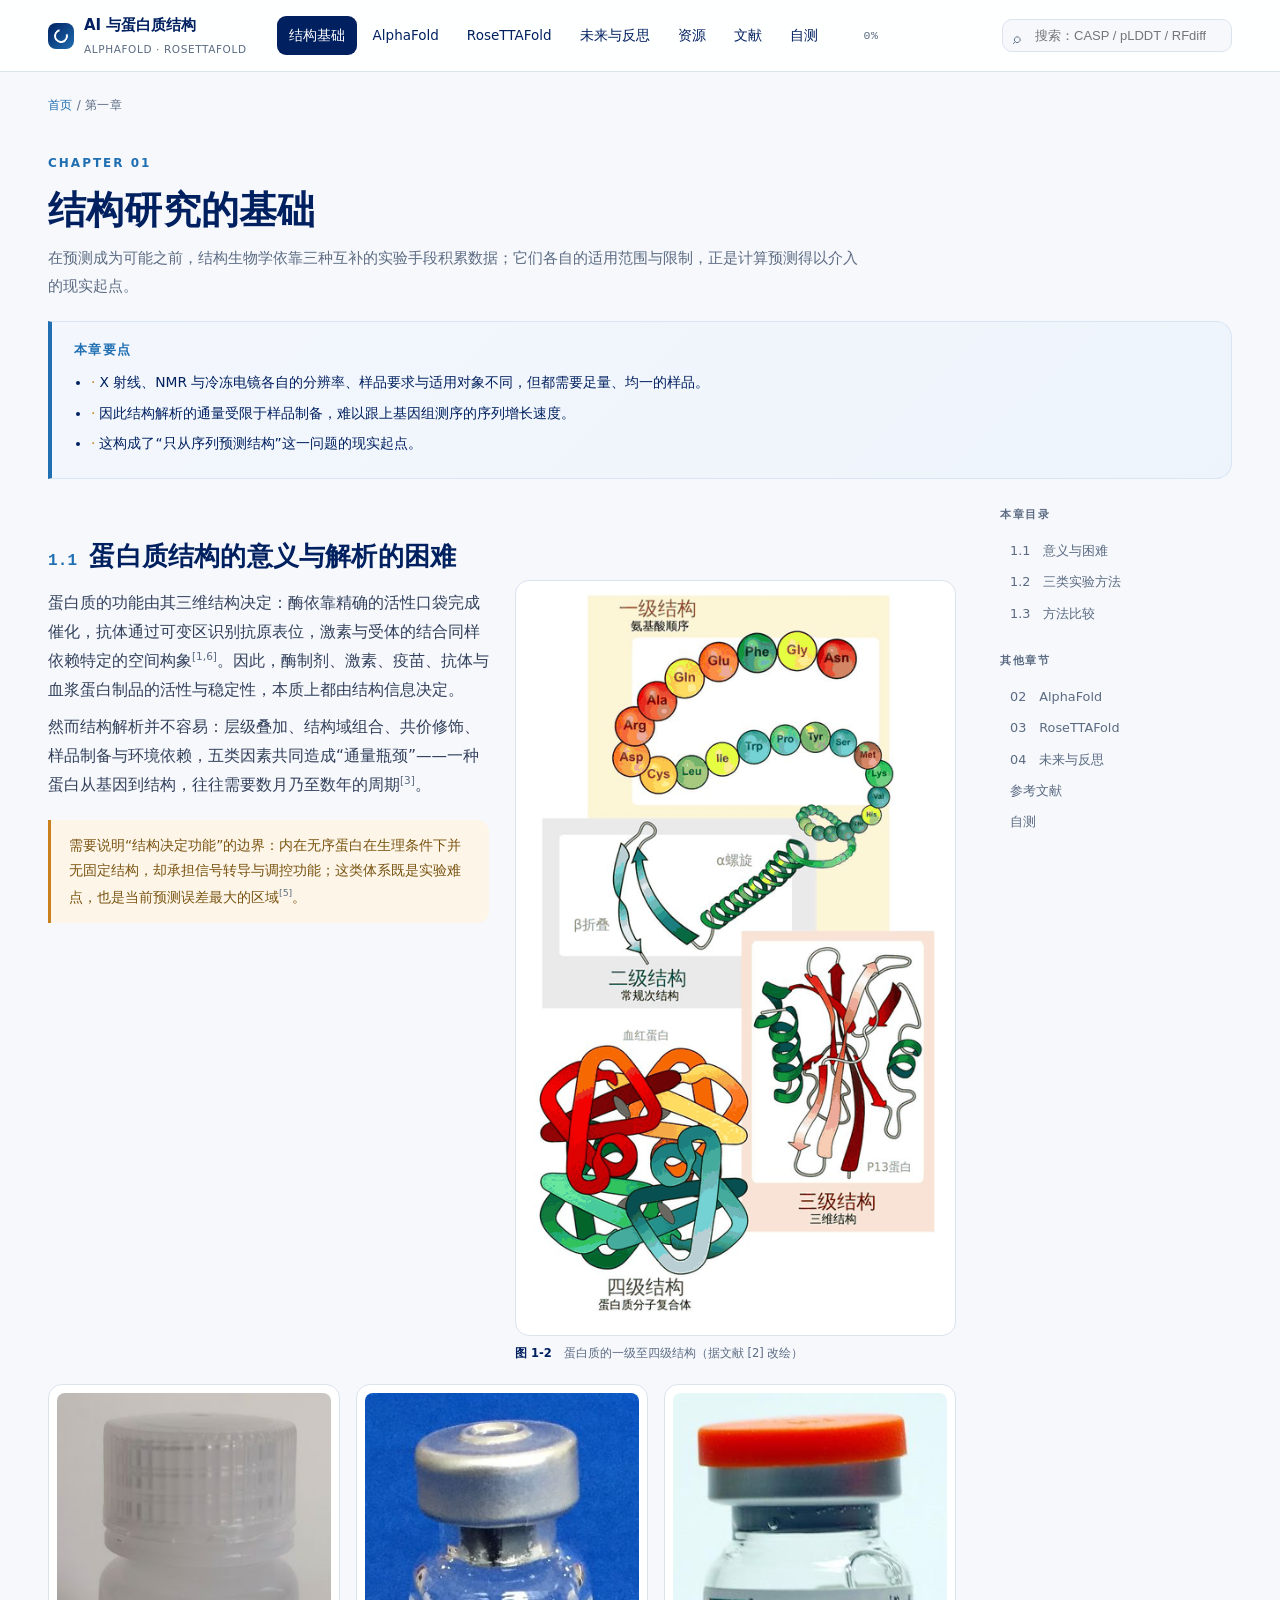
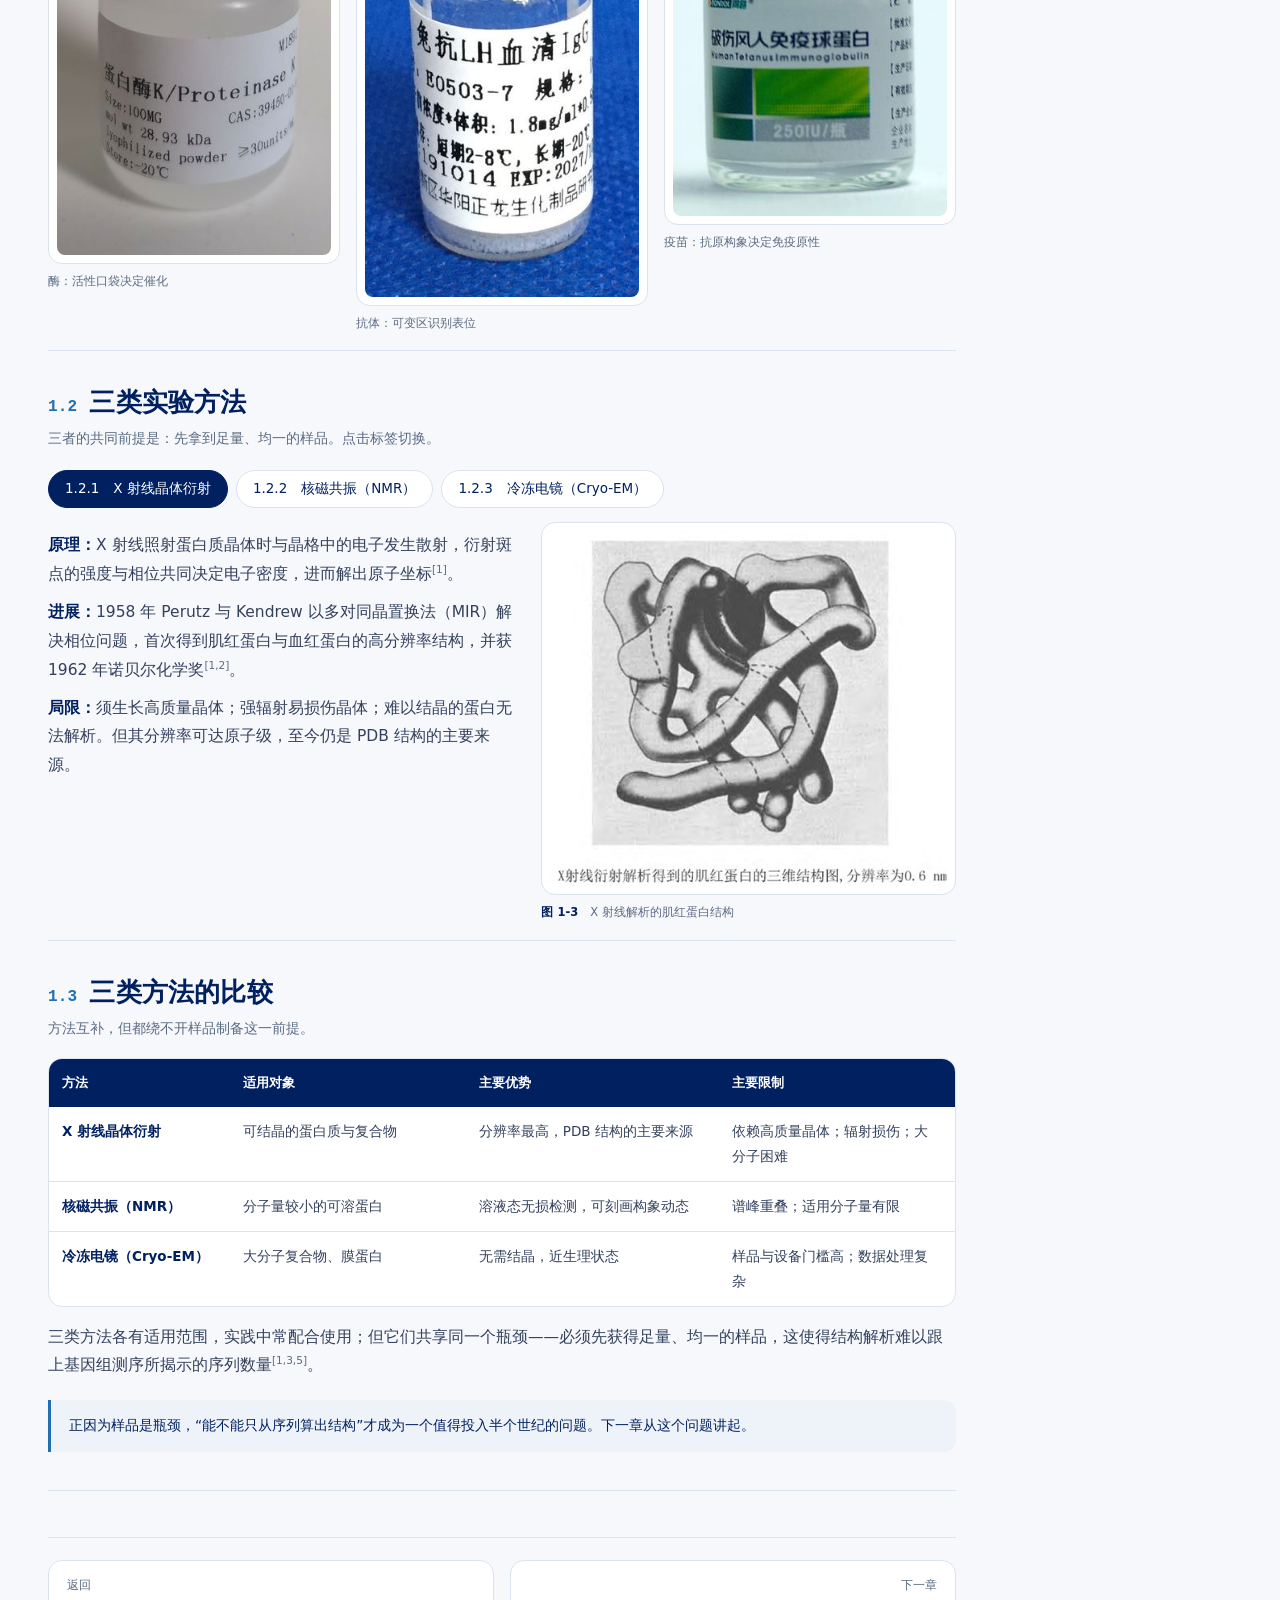
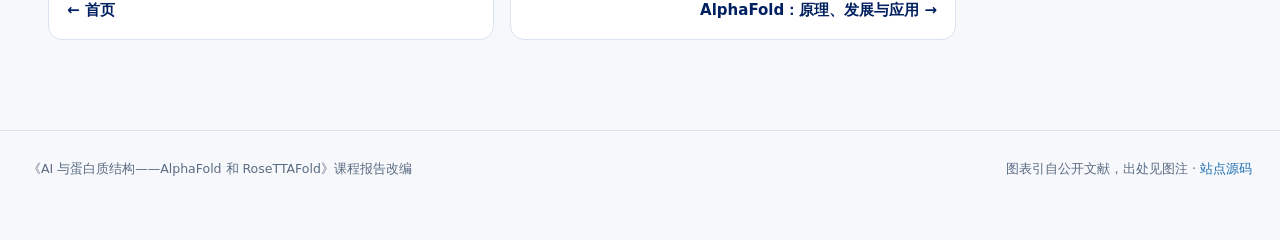
==== commit 81527f97: "chore: 页脚加入源码链接" ====
--- a/ch1.html
+++ b/ch1.html
@@ -149,7 +149,7 @@
 <footer class="site">
   <div class="in">
     <span>《AI 与蛋白质结构——AlphaFold 和 RoseTTAFold》课程报告改编</span>
-    <span>图表引自公开文献，出处见图注</span>
+    <span>图表引自公开文献，出处见图注 · <a href="https://github.com/FYC090118/heptagonalpha.github.io" target="_blank" rel="noopener">站点源码</a></span>
   </div>
 </footer>
 <script src="assets/js/core.js"></script>
